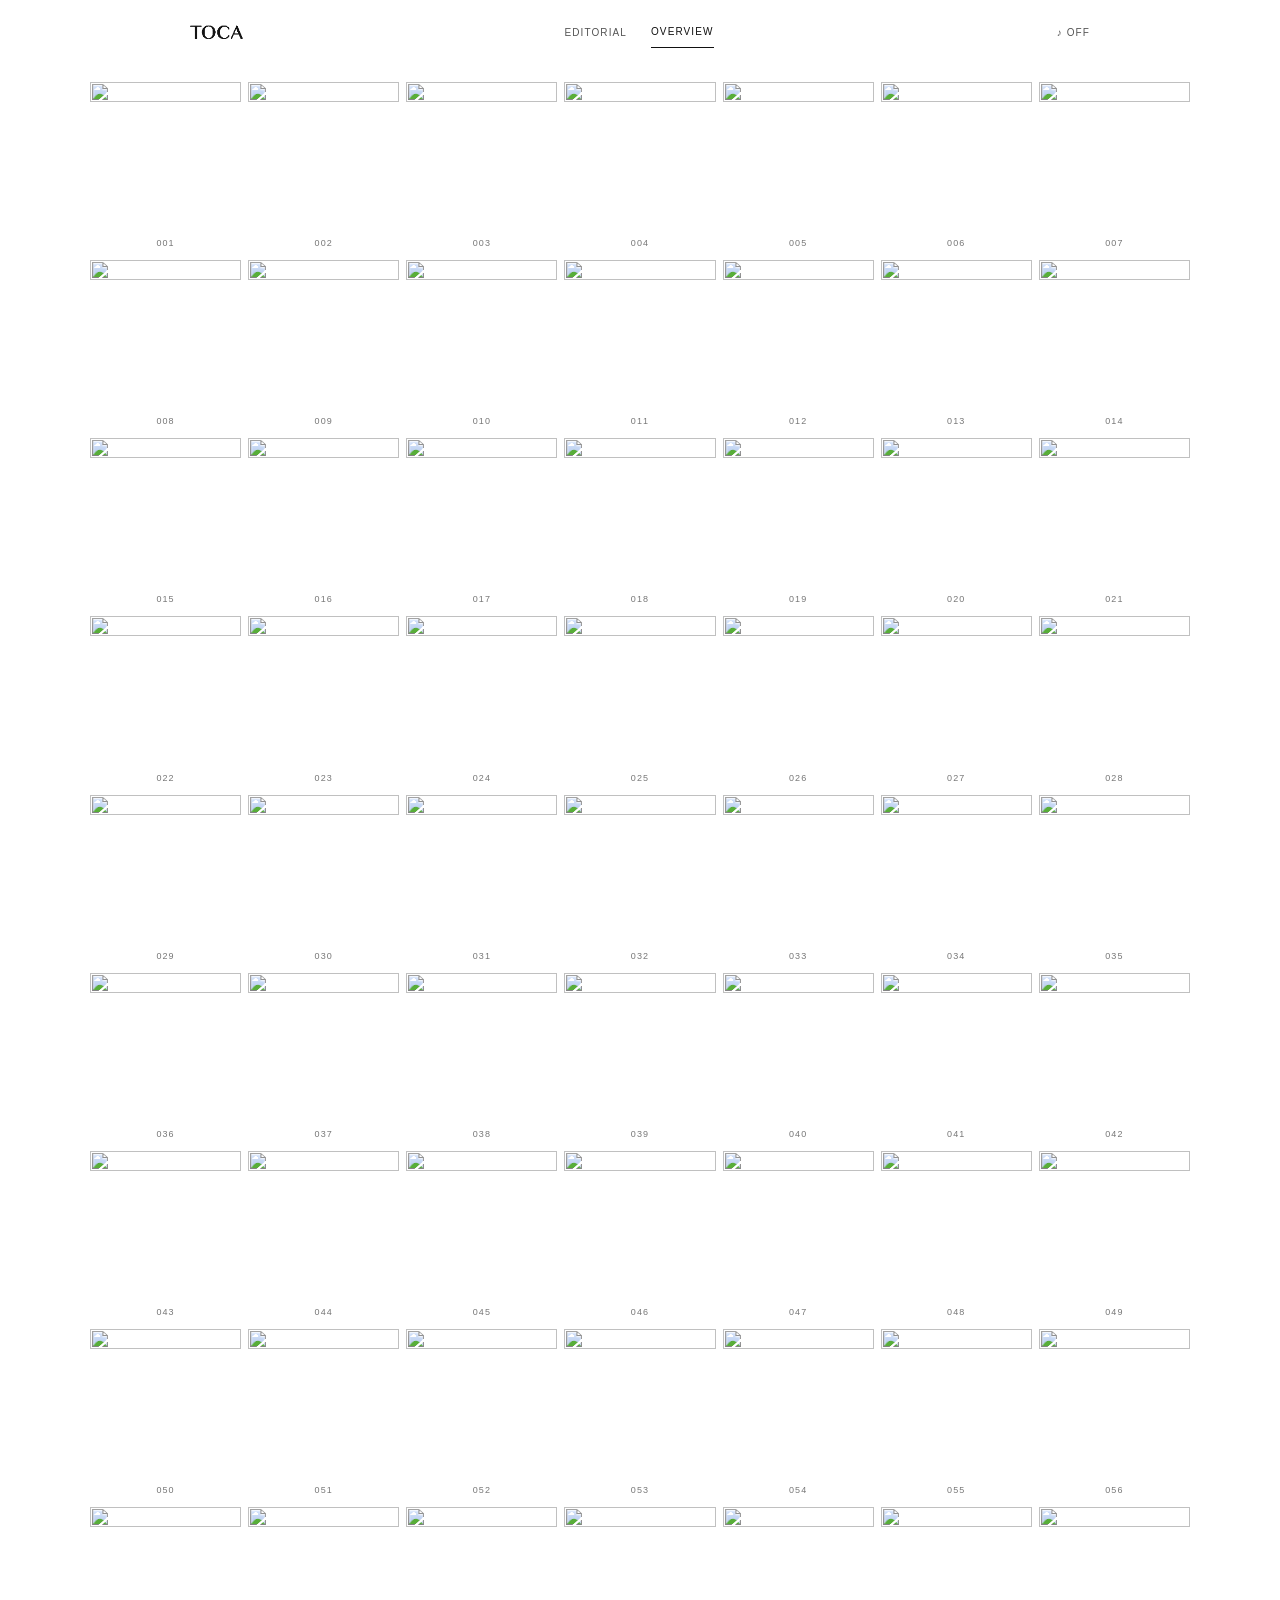
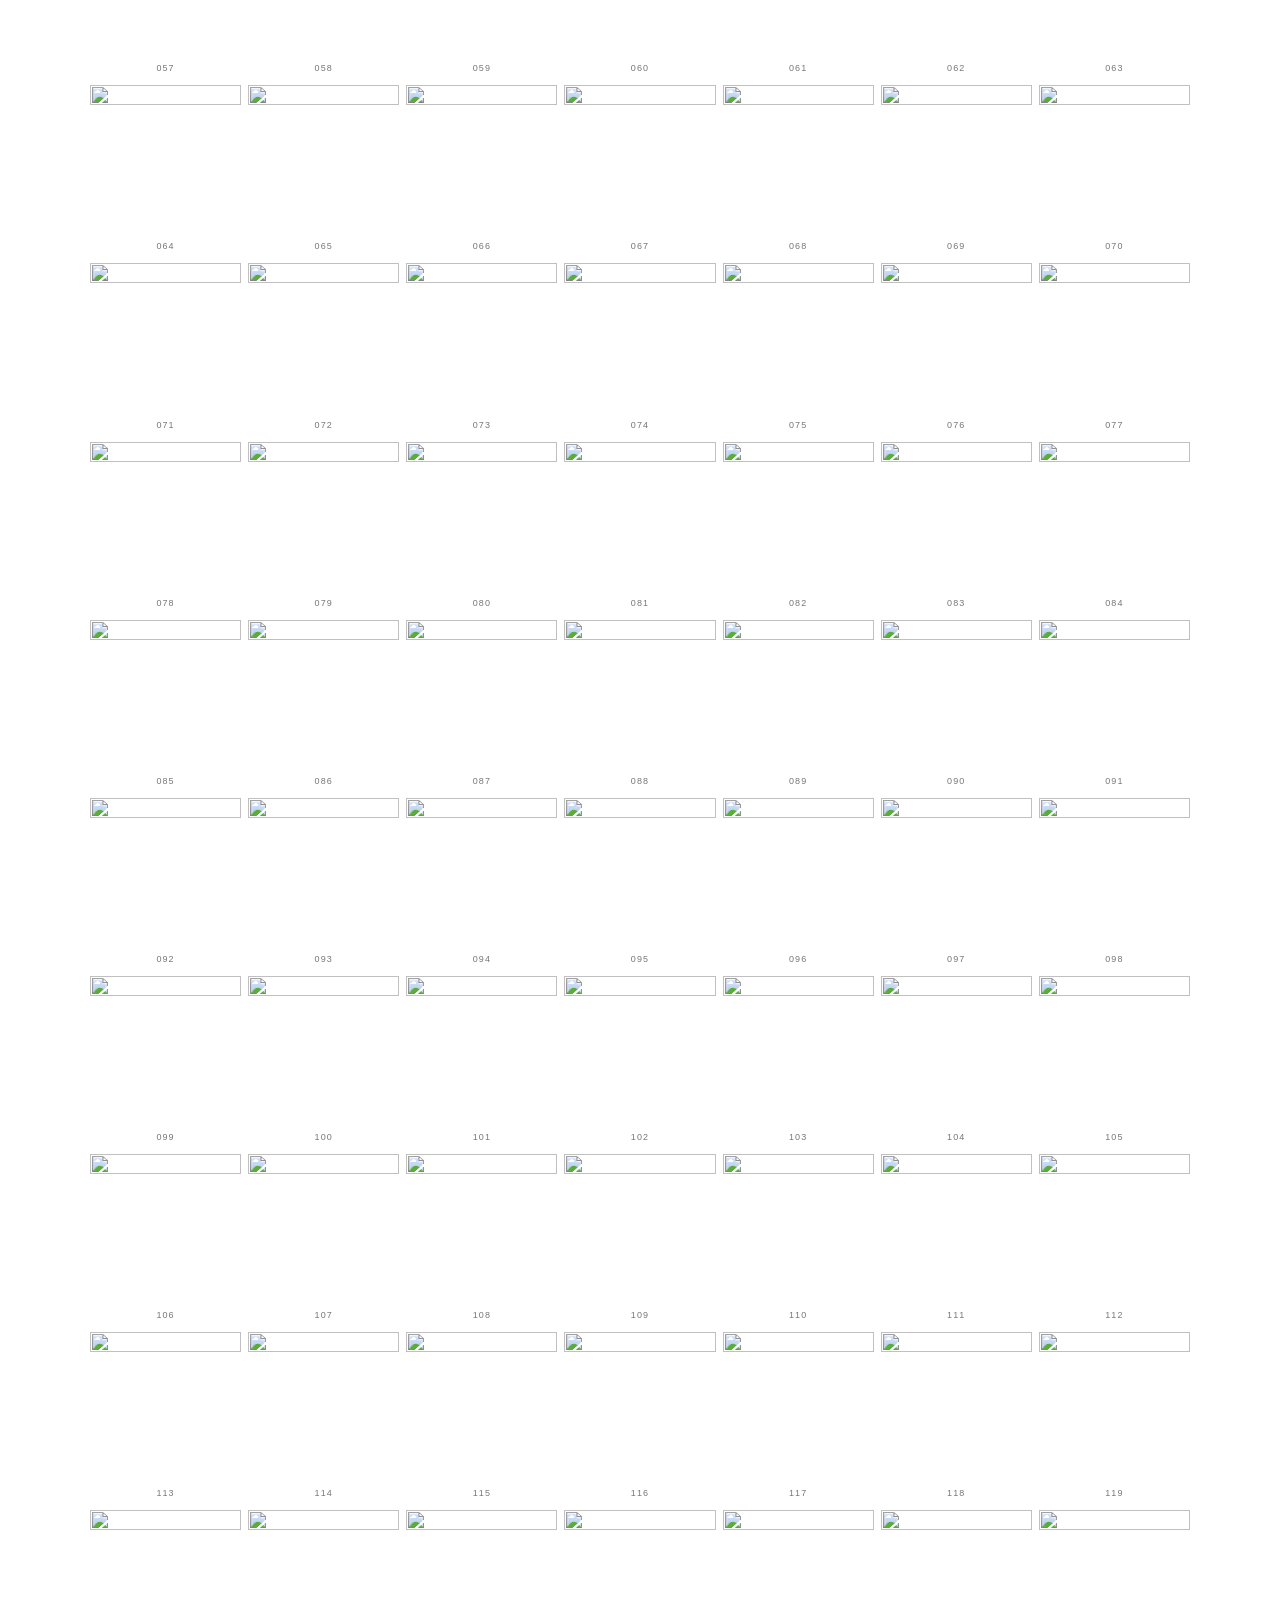
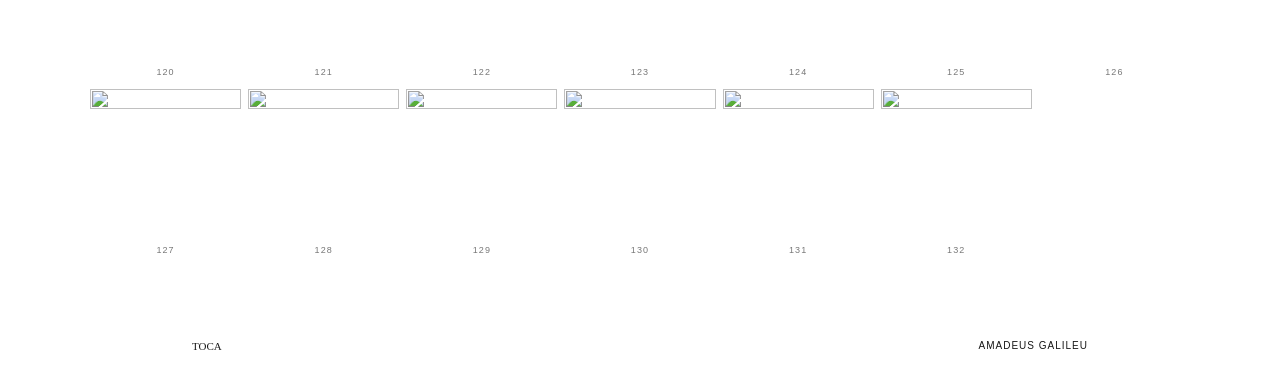
==== overview.html @ cc063925 "Add files via upload" ====
<!doctype html><html lang="en"><head><meta charset="utf-8"><meta name="viewport" content="width=device-width,initial-scale=1"><title>TOCA — Overview</title><link rel="stylesheet" href="style.css"></head><body><header><a class="brand" href="#top" aria-label="TOCA home"><img src="toca-logo.png" alt="TOCA"></a><nav aria-label="View modes"><button class="tab active" id="editorialTab" aria-selected="true">EDITORIAL</button><button class="tab" id="overviewTab" aria-selected="false">OVERVIEW</button></nav><div class="controls"><button id="sound" aria-label="Music control">♪ <span id="soundLabel">OFF</span></button></div></header><main id="top"><div id="editorial" class="view" aria-label="Editorial portfolio"></div><div id="overview" class="view" hidden aria-label="Overview of all pages"></div></main><footer>TOCA <span>AMADEUS GALILEU</span></footer><audio id="music" loop preload="none" src="music.mp3"></audio><script src="script.js"></script><script>switchView("overview")</script></body></html>
---- style.css ----
*{box-sizing:border-box}html{scroll-behavior:smooth}body{margin:0;background:#fff;color:#181818;font-family:Arial,Helvetica,sans-serif}header{height:64px;max-width:920px;margin:auto;padding:0 10px;display:flex;align-items:center;justify-content:space-between;gap:14px}.brand img{display:block;width:53px;height:auto}nav{display:flex;gap:24px;align-items:center}button{font:10px Arial,sans-serif;letter-spacing:.11em;color:#555;background:none;border:0;cursor:pointer;padding:10px 0}.tab.active{color:#111;border-bottom:1px solid #111}.controls{min-width:55px;text-align:right}#editorial{width:min(calc(100% - 24px),960px);margin:auto}.spread{display:grid;grid-template-columns:repeat(2,minmax(0,1fr));gap:0}.page{position:relative;min-width:0;padding:.22cm;line-height:0}.page img{display:block;width:100%;height:auto;object-fit:contain}.overlay{position:absolute;left:.22cm;right:.22cm;bottom:.22cm;max-height:75%;overflow:auto;transform:translateY(102%);transition:transform .5s ease;background:rgba(255,255,255,.87);padding:20px;font:14px/1.55 Georgia,serif;line-height:1.55;pointer-events:none}.page.has-note{overflow:hidden;cursor:pointer}.page.has-note:hover .overlay,.page.has-note.open .overlay,.page.has-note:focus .overlay{transform:translateY(0)}#overview{width:min(calc(100% - 24px),1100px);margin:18px auto 40px}.overview-grid{display:grid;grid-template-columns:repeat(7,minmax(0,1fr));gap:7px}.thumb{display:block;min-width:0;border:0;background:#fff;padding:0;cursor:pointer;position:relative}.thumb img{display:block;width:100%;height:auto;aspect-ratio:1;object-fit:contain}.thumb span{display:block;text-align:center;color:#777;font:9px Arial,sans-serif;padding:5px 0}.thumb:hover img,.thumb:focus-visible img{outline:1px solid #555;outline-offset:2px}footer{max-width:920px;margin:0 auto;padding:40px 12px;display:flex;justify-content:space-between;font:11px Georgia,serif}footer span{font:10px Arial,sans-serif;letter-spacing:.1em}[hidden]{display:none!important}@media(max-width:850px){.overview-grid{grid-template-columns:repeat(5,minmax(0,1fr))}}@media(max-width:550px){header{height:54px;padding:0 10px}nav{gap:12px}button{font-size:9px}.brand img{width:45px}#editorial{width:100%}.page{padding:.20cm}.overlay{left:.20cm;right:.20cm;bottom:.20cm;padding:10px;font-size:11px}.overview-grid{grid-template-columns:repeat(3,minmax(0,1fr));gap:5px}footer{padding:25px 10px}}

/* Music options, displayed only when no licensed local audio is available. */
dialog{border:1px solid #d8d8d8;background:white;color:#222;max-width:min(440px,calc(100% - 32px));padding:28px 32px;box-shadow:0 12px 50px #0002;font:13px/1.6 Arial,sans-serif}dialog::backdrop{background:#0005}dialog h2{font:16px Georgia,serif;margin:0 0 14px}dialog p{margin:8px 0 14px}dialog a{color:#111;letter-spacing:.08em;font-size:11px;text-decoration:underline}dialog .music-note{font-size:11px;color:#777;margin-top:24px}dialog form{float:right}dialog .close{font-size:24px;padding:0;line-height:1}
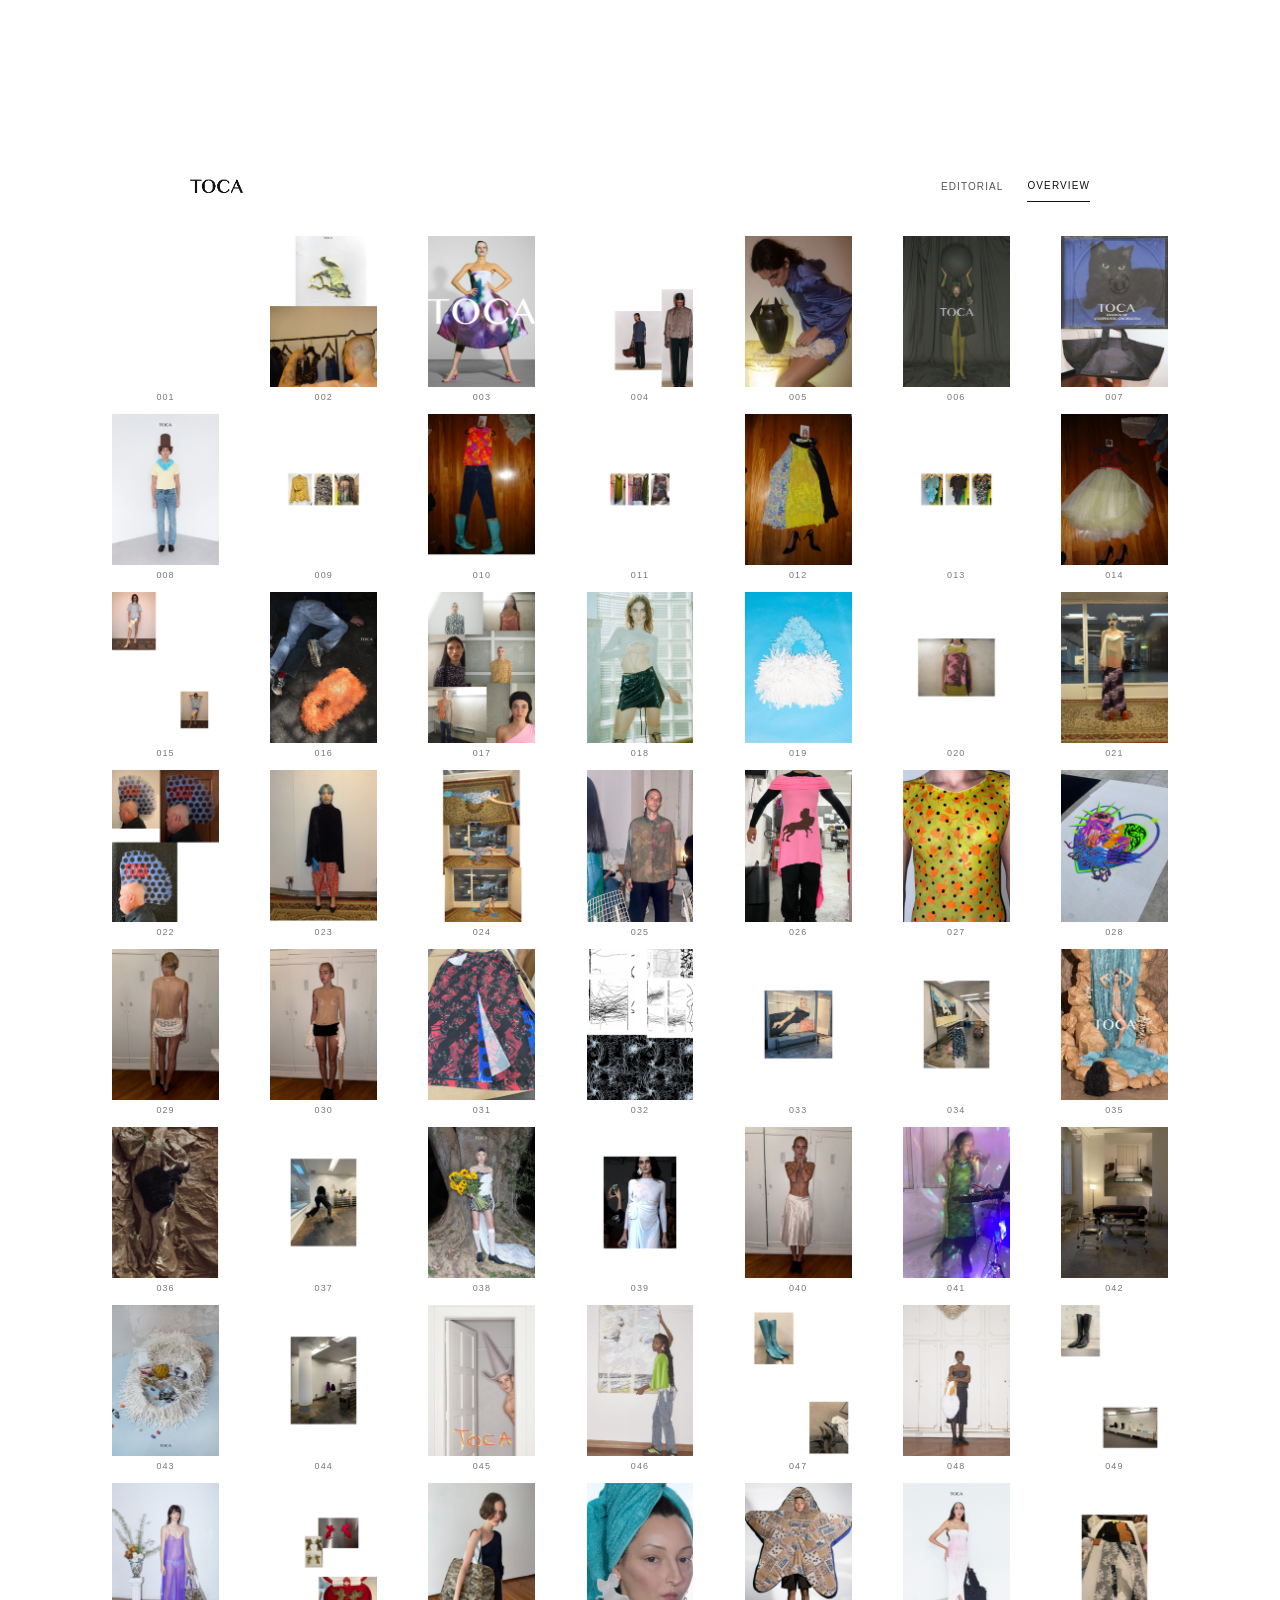
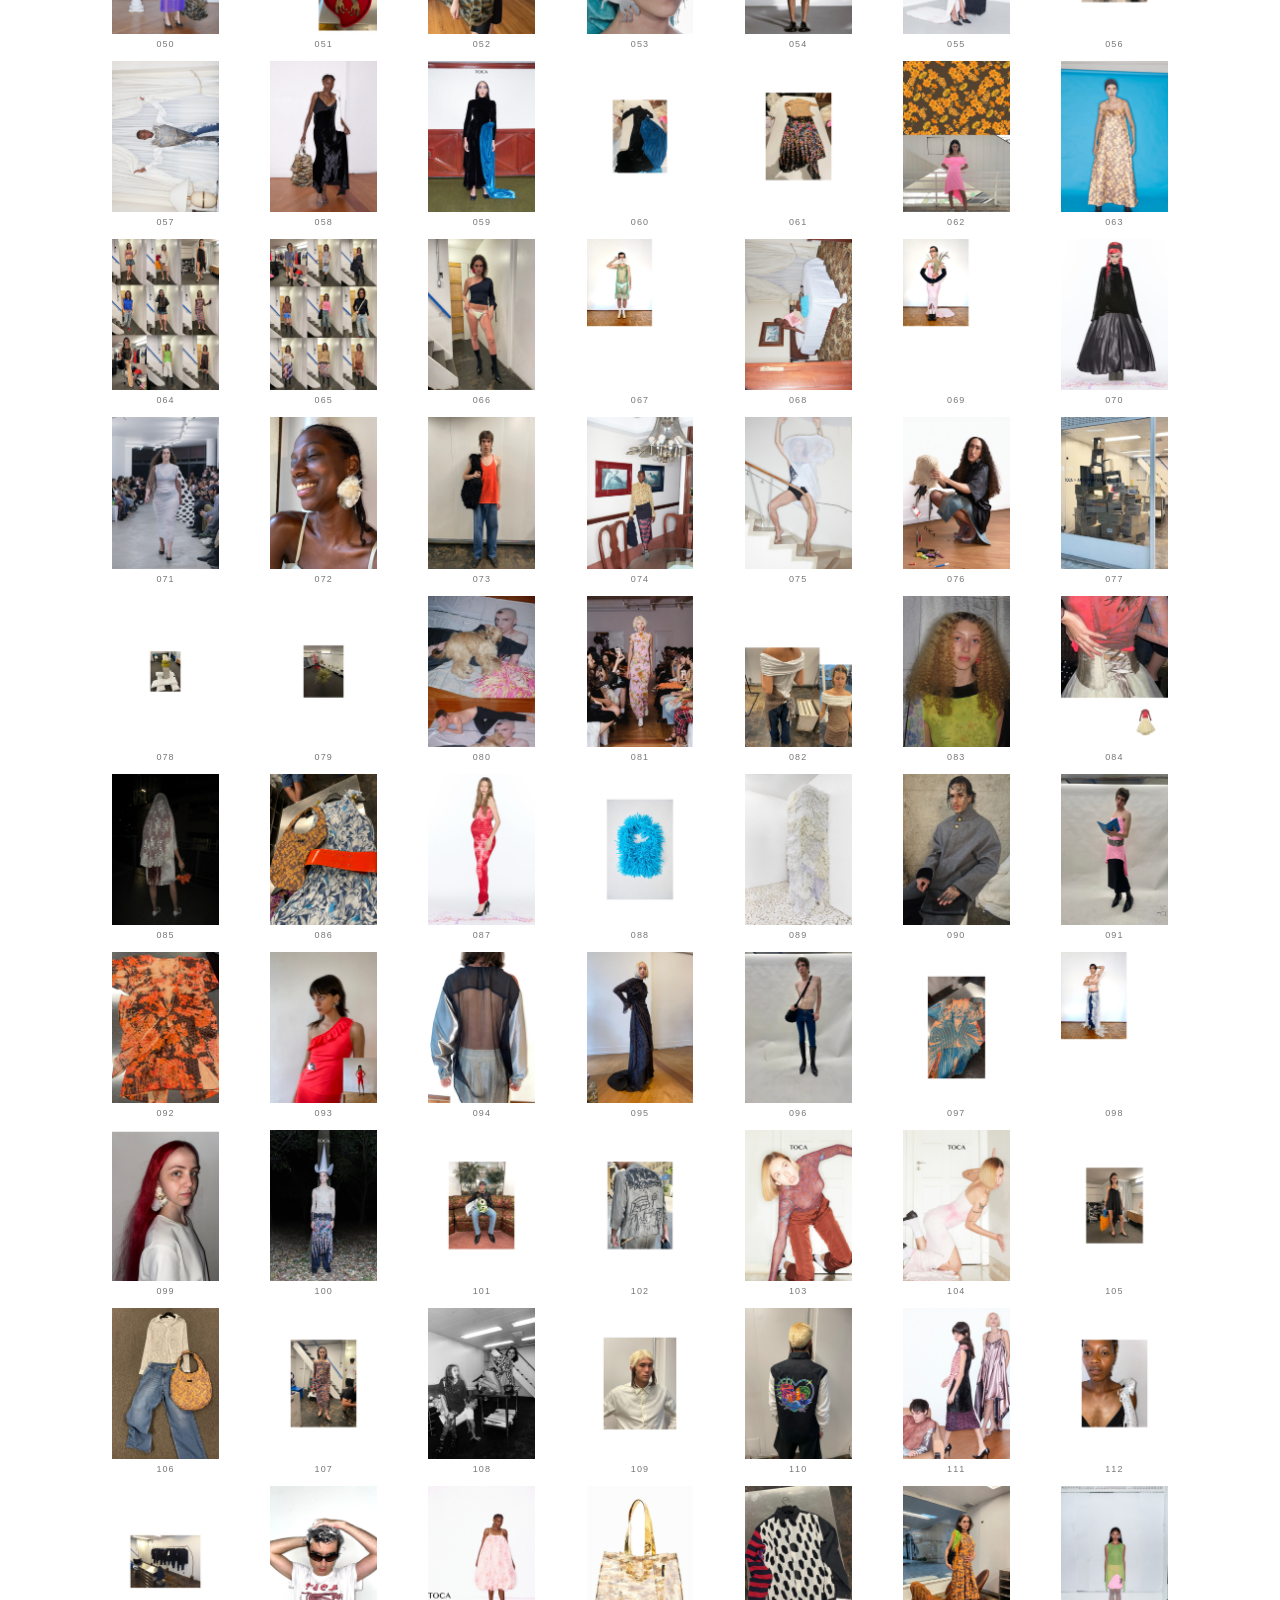
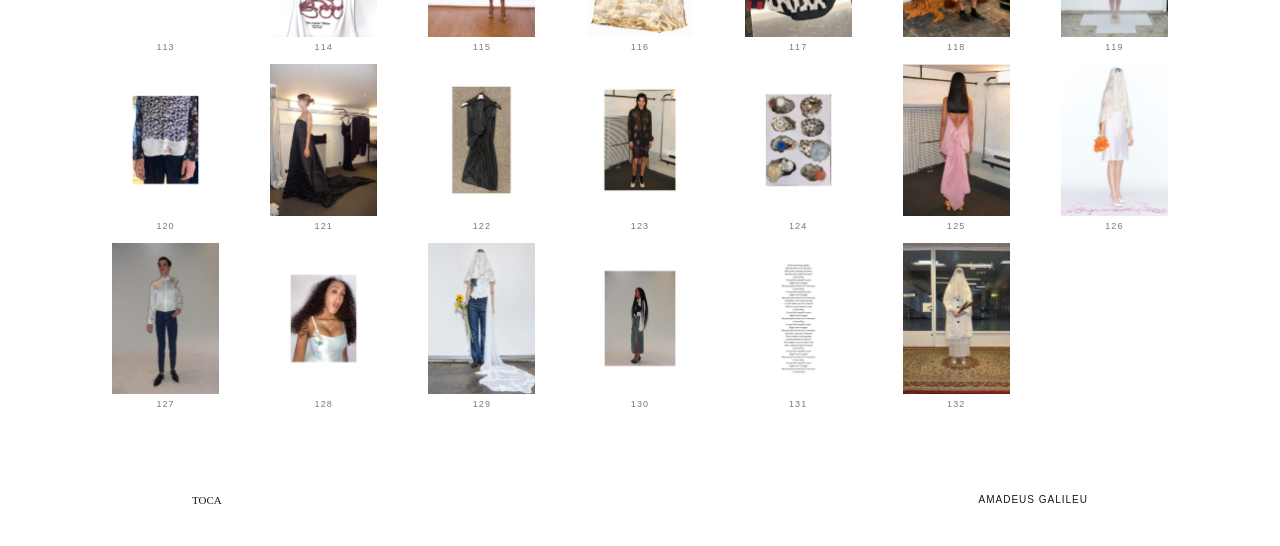
==== commit dcf5cd5a: "Add files via upload" ====
--- a/overview.html
+++ b/overview.html
@@ -1 +1,28 @@
-<!doctype html><html lang="en"><head><meta charset="utf-8"><meta name="viewport" content="width=device-width,initial-scale=1"><title>TOCA — Overview</title><link rel="stylesheet" href="style.css"></head><body><header><a class="brand" href="#top" aria-label="TOCA home"><img src="toca-logo.png" alt="TOCA"></a><nav aria-label="View modes"><button class="tab active" id="editorialTab" aria-selected="true">EDITORIAL</button><button class="tab" id="overviewTab" aria-selected="false">OVERVIEW</button></nav><div class="controls"><button id="sound" aria-label="Music control">♪ <span id="soundLabel">OFF</span></button></div></header><main id="top"><div id="editorial" class="view" aria-label="Editorial portfolio"></div><div id="overview" class="view" hidden aria-label="Overview of all pages"></div></main><footer>TOCA <span>AMADEUS GALILEU</span></footer><audio id="music" loop preload="none" src="music.mp3"></audio><script src="script.js"></script><script>switchView("overview")</script></body></html>
+<!doctype html>
+<html lang="en">
+<head>
+  <meta charset="utf-8">
+  <meta name="viewport" content="width=device-width, initial-scale=1">
+  <title>TOCA — Amadeus Galileu</title>
+  <link rel="stylesheet" href="style.css?v=20261111b">
+</head>
+<body>
+  <div class="music-player">
+    <iframe title="Sacrifice - London After Midnight" src="https://bandcamp.com/EmbeddedPlayer/album=3068231352/size=small/bgcol=ffffff/linkcol=0687f5/track=3417759935/transparent=true/" loading="lazy" allow="autoplay"></iframe>
+  </div>
+  <header>
+    <a class="brand" href="#top" aria-label="TOCA home"><img src="toca-logo.png" alt="TOCA"></a>
+    <nav aria-label="View modes">
+      <button class="tab active" id="editorialTab" type="button" aria-selected="true">EDITORIAL</button>
+      <button class="tab" id="overviewTab" type="button" aria-selected="false">OVERVIEW</button>
+    </nav>
+  </header>
+  <main id="top">
+    <div id="editorial" class="view" aria-label="Editorial portfolio"></div>
+    <div id="overview" class="view" hidden aria-label="Overview of all pages"></div>
+  </main>
+  <footer>TOCA <span>AMADEUS GALILEU</span></footer>
+  <script src="script.js?v=20261111b"></script>
+  <script>switchView("overview");</script>
+</body>
+</html>
--- a/style.css
+++ b/style.css
@@ -1,4 +1,35 @@
 *{box-sizing:border-box}html{scroll-behavior:smooth}body{margin:0;background:#fff;color:#181818;font-family:Arial,Helvetica,sans-serif}header{height:64px;max-width:920px;margin:auto;padding:0 10px;display:flex;align-items:center;justify-content:space-between;gap:14px}.brand img{display:block;width:53px;height:auto}nav{display:flex;gap:24px;align-items:center}button{font:10px Arial,sans-serif;letter-spacing:.11em;color:#555;background:none;border:0;cursor:pointer;padding:10px 0}.tab.active{color:#111;border-bottom:1px solid #111}.controls{min-width:55px;text-align:right}#editorial{width:min(calc(100% - 24px),960px);margin:auto}.spread{display:grid;grid-template-columns:repeat(2,minmax(0,1fr));gap:0}.page{position:relative;min-width:0;padding:.22cm;line-height:0}.page img{display:block;width:100%;height:auto;object-fit:contain}.overlay{position:absolute;left:.22cm;right:.22cm;bottom:.22cm;max-height:75%;overflow:auto;transform:translateY(102%);transition:transform .5s ease;background:rgba(255,255,255,.87);padding:20px;font:14px/1.55 Georgia,serif;line-height:1.55;pointer-events:none}.page.has-note{overflow:hidden;cursor:pointer}.page.has-note:hover .overlay,.page.has-note.open .overlay,.page.has-note:focus .overlay{transform:translateY(0)}#overview{width:min(calc(100% - 24px),1100px);margin:18px auto 40px}.overview-grid{display:grid;grid-template-columns:repeat(7,minmax(0,1fr));gap:7px}.thumb{display:block;min-width:0;border:0;background:#fff;padding:0;cursor:pointer;position:relative}.thumb img{display:block;width:100%;height:auto;aspect-ratio:1;object-fit:contain}.thumb span{display:block;text-align:center;color:#777;font:9px Arial,sans-serif;padding:5px 0}.thumb:hover img,.thumb:focus-visible img{outline:1px solid #555;outline-offset:2px}footer{max-width:920px;margin:0 auto;padding:40px 12px;display:flex;justify-content:space-between;font:11px Georgia,serif}footer span{font:10px Arial,sans-serif;letter-spacing:.1em}[hidden]{display:none!important}@media(max-width:850px){.overview-grid{grid-template-columns:repeat(5,minmax(0,1fr))}}@media(max-width:550px){header{height:54px;padding:0 10px}nav{gap:12px}button{font-size:9px}.brand img{width:45px}#editorial{width:100%}.page{padding:.20cm}.overlay{left:.20cm;right:.20cm;bottom:.20cm;padding:10px;font-size:11px}.overview-grid{grid-template-columns:repeat(3,minmax(0,1fr));gap:5px}footer{padding:25px 10px}}
 
-/* Music options, displayed only when no licensed local audio is available. */
-dialog{border:1px solid #d8d8d8;background:white;color:#222;max-width:min(440px,calc(100% - 32px));padding:28px 32px;box-shadow:0 12px 50px #0002;font:13px/1.6 Arial,sans-serif}dialog::backdrop{background:#0005}dialog h2{font:16px Georgia,serif;margin:0 0 14px}dialog p{margin:8px 0 14px}dialog a{color:#111;letter-spacing:.08em;font-size:11px;text-decoration:underline}dialog .music-note{font-size:11px;color:#777;margin-top:24px}dialog form{float:right}dialog .close{font-size:24px;padding:0;line-height:1}
+
+/* Music sits in the document flow, never over the portfolio. */
+.music-player {
+  position: static !important;
+  display: block;
+  width: min(calc(100% - 24px), 920px);
+  margin: 24px auto 88px;
+  padding: 0;
+}
+.music-player iframe {
+  position: static !important;
+  display: block;
+  width: 100%;
+  height: 42px;
+  border: 0;
+}
+/* Back control only appears after a thumbnail was opened. */
+.back-to-overview {
+  position: fixed;
+  bottom: max(18px, env(safe-area-inset-bottom));
+  left: 18px;
+  z-index: 50;
+  background: #fff;
+  border: 1px solid #999;
+  padding: 12px 15px;
+  font: 10px Arial, sans-serif;
+  letter-spacing: .1em;
+  box-shadow: 0 2px 12px #0001;
+}
+@media(max-width:550px) {
+  .music-player { width: calc(100% - 20px); margin: 18px auto 72px; }
+  .back-to-overview { left: 10px; bottom: max(12px, env(safe-area-inset-bottom)); }
+}
